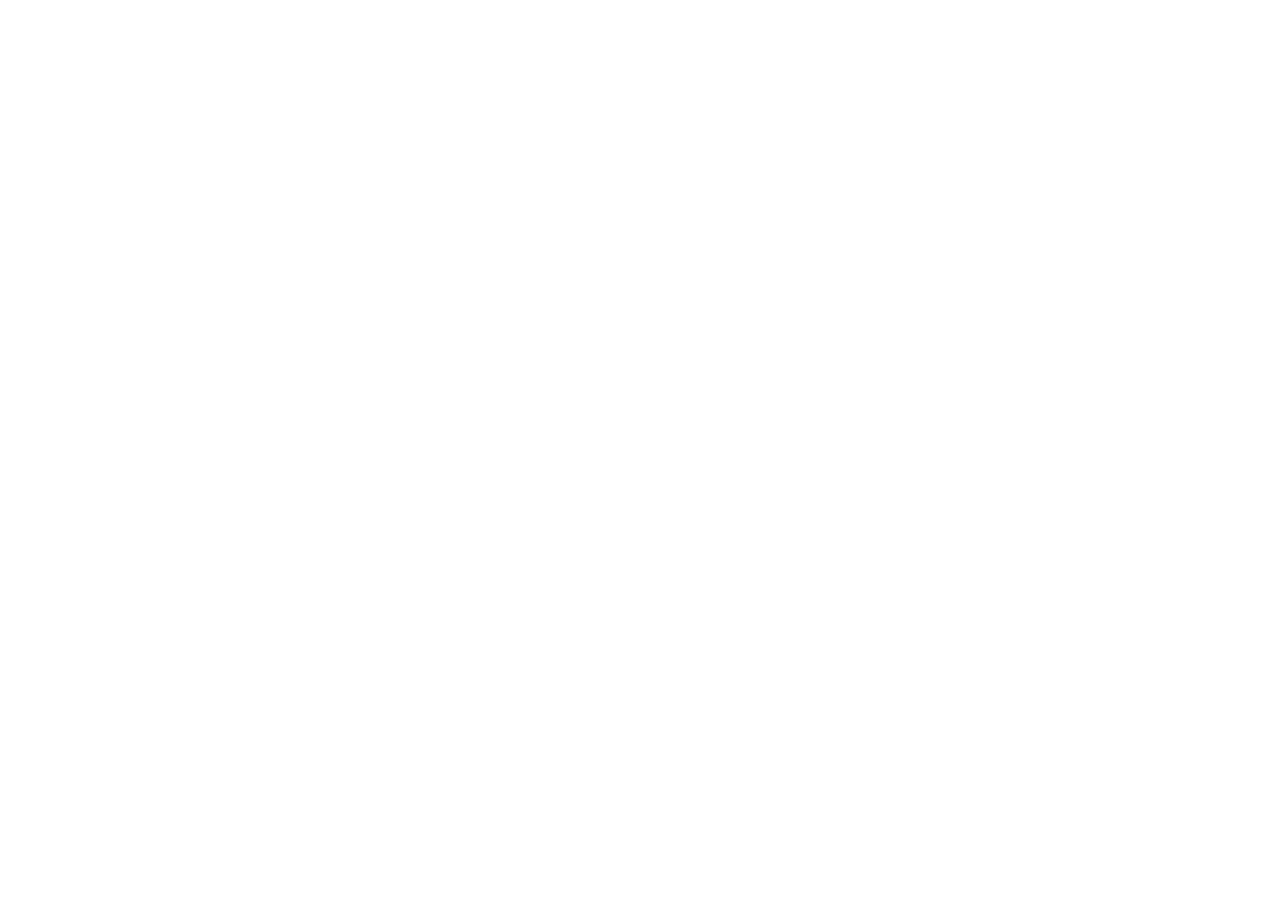
==== index.html @ de5c50d7 "init" ====
<!DOCTYPE html>
<html lang="en">
<head>
    <meta charset="UTF-8">
    <meta http-equiv="X-UA-Compatible" content="IE=edge">
    <meta name="viewport" content="width=device-width, initial-scale=1.0">
    <title>El Camino</title>
</head>
<body>
    
</body>
</html>
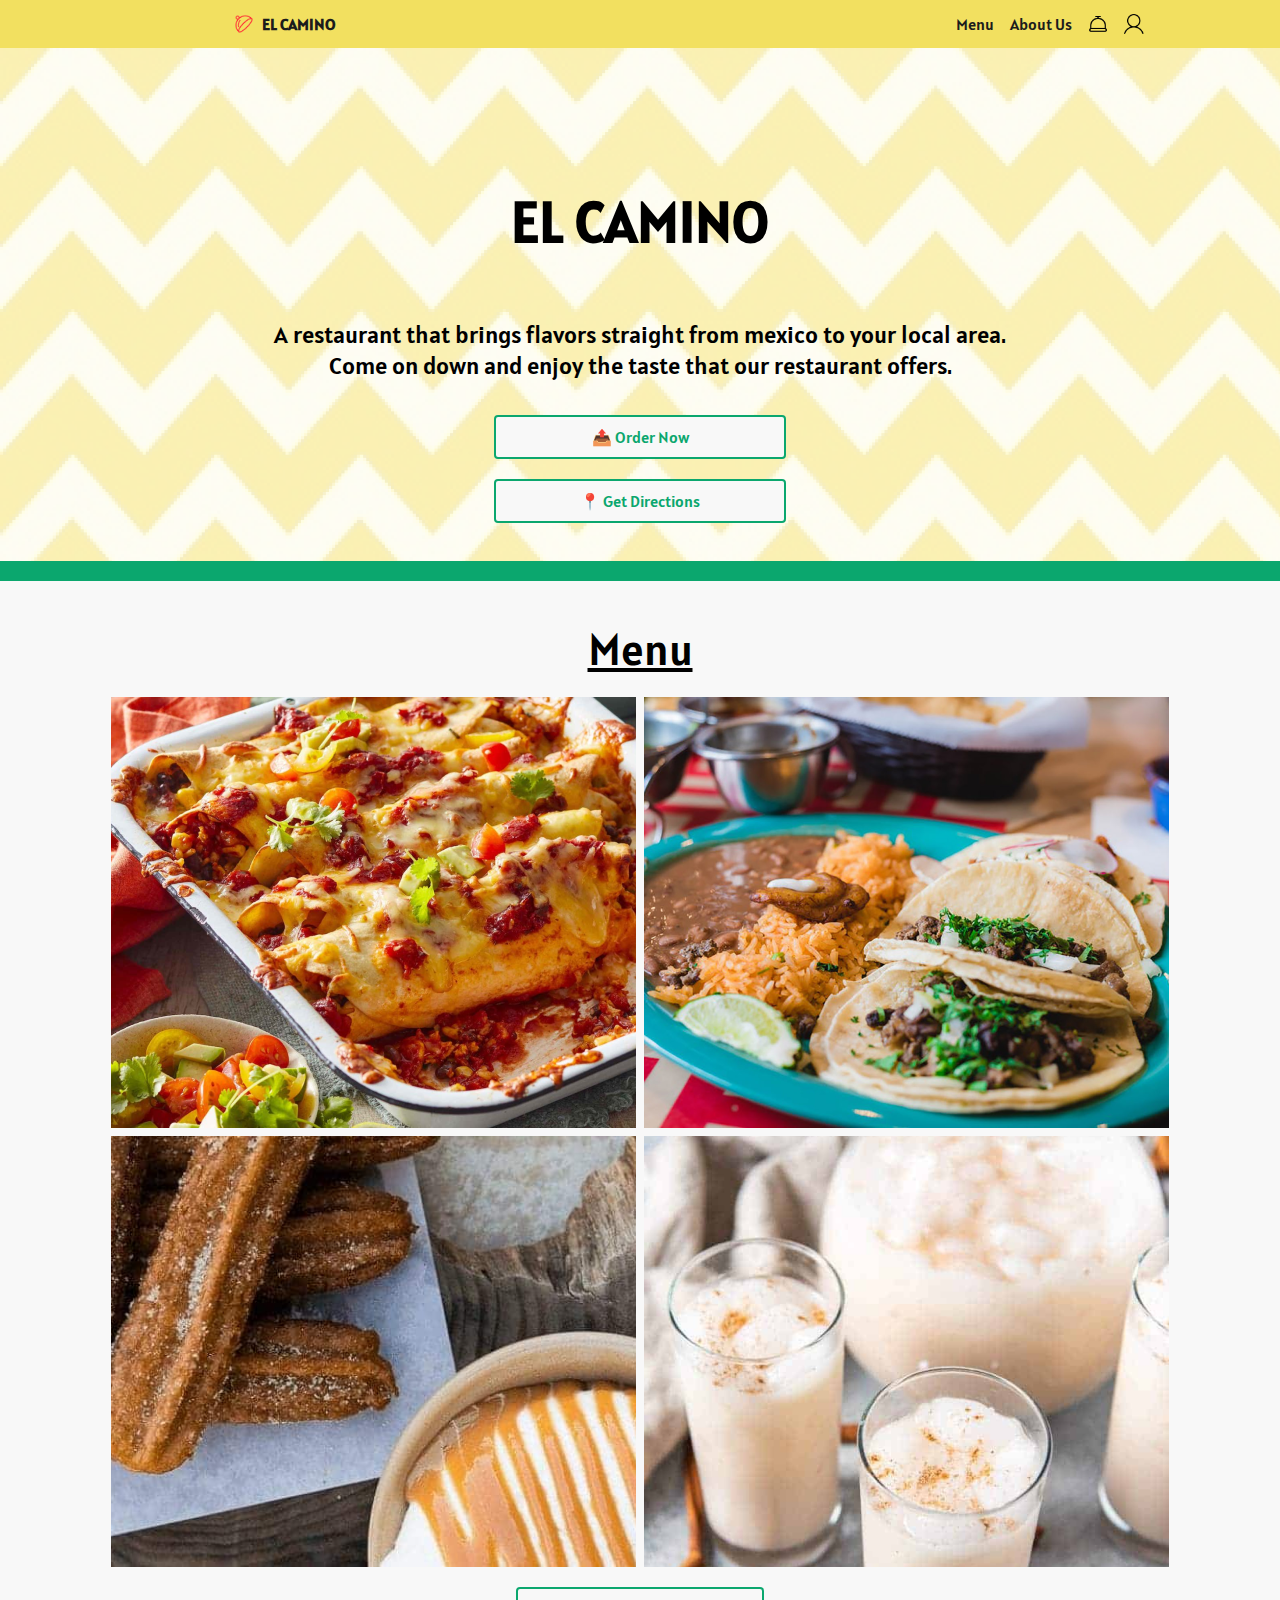
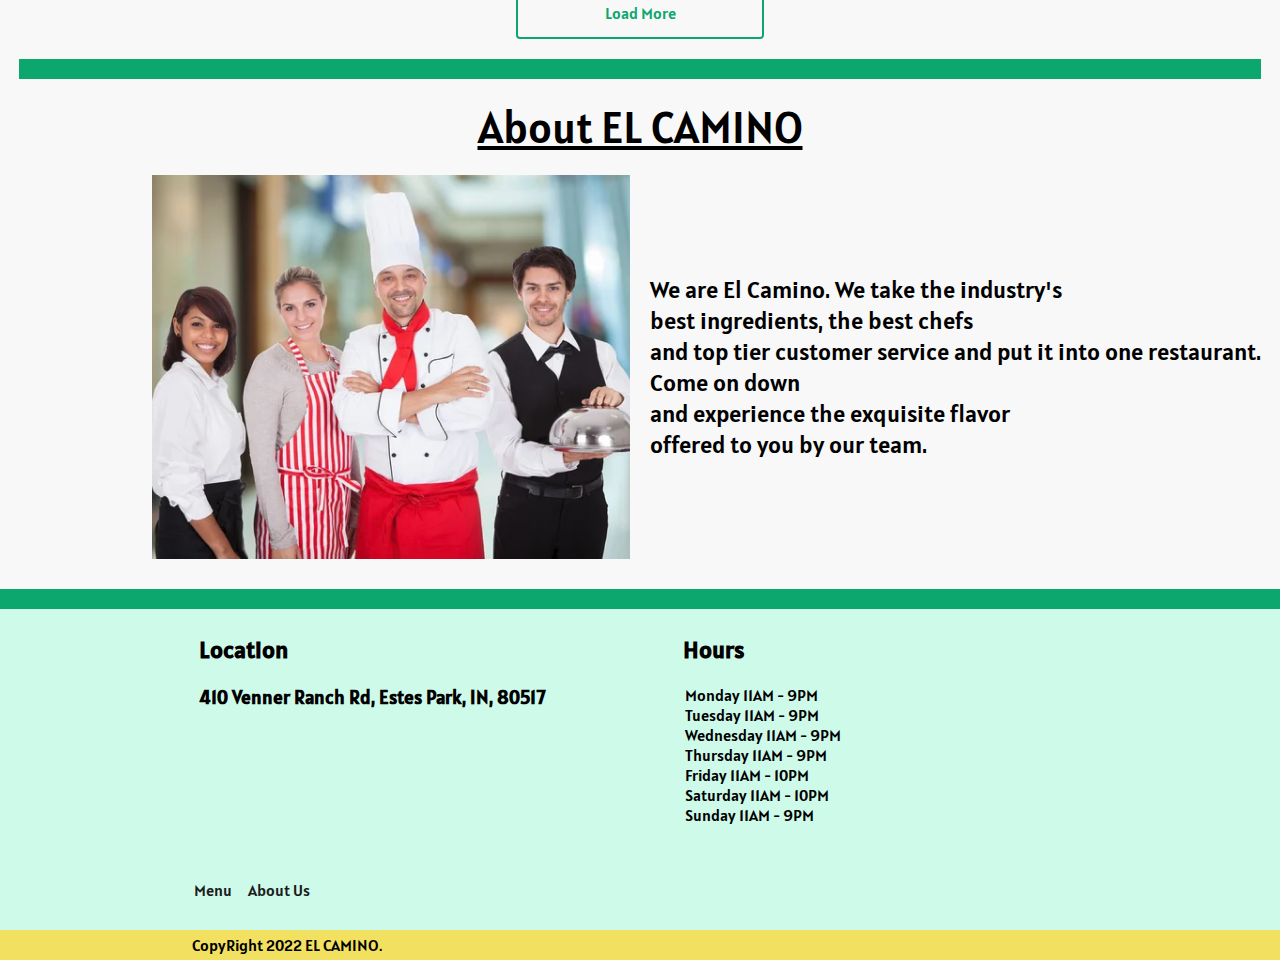
==== commit e33fa08b: "file rename" ====
--- a/index.html
+++ b/index.html
@@ -1,12 +1,113 @@
 <!DOCTYPE html>
 <html lang="en">
-<head>
-    <meta charset="UTF-8">
-    <meta http-equiv="X-UA-Compatible" content="IE=edge">
-    <meta name="viewport" content="width=device-width, initial-scale=1.0">
-    <title>El Camino</title>
-</head>
-<body>
-    
-</body>
-</html>+	<head>
+		<meta charset="UTF-8" />
+		<meta http-equiv="X-UA-Compatible" content="IE=edge" />
+		<meta name="viewport" content="width=device-width, initial-scale=1.0" />
+		<link rel="icon" type="image/png" sizes="32x32" href="img/favicon-32x32.png">
+		<link rel="icon" type="image/png" sizes="16x16" href="img/favicon-16x16.png">
+		<link rel="stylesheet" href="styles.css" />
+		<script src="js/main_script.js"></script>
+		<title>El Camino</title>
+	</head>
+	<body>
+		<nav>
+			<li class="home">
+				<a href="index.html"><img src="img/logo.png" /></a>
+				<a href="index.html">EL CAMINO</a>
+			</li>
+			<li>
+				<a href="account-manager.html"
+					><img src="/img/account-number-2-32.png"
+				/></a>
+			</li>
+			<li>
+				<a href="cart.html"><img src="/img/plate-3-32.png" /></a>
+			</li>
+			<li><a href="aboutus.html">About Us</a></li>
+			<li><a href="menu.html">Menu</a></li>
+		</nav>
+		<div class="homepage-header-img">
+			<div class="homepage-header">
+				<h1>EL CAMINO</h1>
+				<p>
+					A restaurant that brings flavors straight from mexico to
+					your local area. <br />Come on down and enjoy the taste that
+					our restaurant offers.
+				</p>
+				<button
+					type="button"
+					class="mainbtn"
+					name="ordernow"
+					onclick="ordernow()"
+				>
+					📤 Order Now
+				</button>
+				<button
+					type="button"
+					class="mainbtn"
+					name="getdirections"
+					onclick="getdirections()"
+				>
+					📍 Get Directions
+				</button>
+			</div>
+			<div id="pagebreak"></div>
+			<div class="menu-preview">
+				<a href="menu.html" class="menu-preview-text">Menu</a>
+				<div class="menu-preview-gallery">
+					<img class="gallery-img1" src="img/Rectangle 4.png" />
+					<img class="gallery-img2" src="img/Rectangle 5.png" />
+					<img class="gallery-img3" src="img/Rectangle 6.png" />
+					<img class="gallery-img4" src="img/Rectangle 7.png" />
+				</div>
+				<button
+					type="button"
+					class="secondary-button"
+					onclick="ordernow()"
+				>
+					Load More
+				</button>
+				<div id="pagebreak"></div>
+				<a href="aboutus.html" class="about-us-header2"
+					>About EL CAMINO</a
+				>
+				<div class="about-us-preview">
+					<img src="img/weareelcamino.jpg" />
+					<p>
+						We are El Camino. We take the industry's <br />best
+						ingredients, the best chefs<br />
+						and top tier customer service and put it into one
+						restaurant. <br />Come on down<br />
+						and experience the exquisite flavor <br />offered to you
+						by our team.
+					</p>
+				</div>
+			</div>
+			<div id="pagebreak"></div>
+		</div>
+		<footer class="footer">
+			<aside>
+				<h2>Location</h2>
+				<h3>410 Venner Ranch Rd, Estes Park, IN, 80517</h3>
+			</aside>
+			<aside>
+				<h2>Hours</h2>
+				<ul>
+					<li>Monday 11AM - 9PM</li>
+					<li>Tuesday 11AM - 9PM</li>
+					<li>Wednesday 11AM - 9PM</li>
+					<li>Thursday 11AM - 9PM</li>
+					<li>Friday 11AM - 10PM</li>
+					<li>Saturday 11AM - 10PM</li>
+					<li>Sunday 11AM - 9PM</li>
+				</ul>
+			</aside>
+			<nav class="footer-nav">
+				<li><a href="menu.html">Menu</a></li>
+				<li><a href="aboutus.html">About Us</a></li>
+			</nav>
+			<p>CopyRight 2022 EL CAMINO.</p>
+		</footer>
+	</body>
+</html>
--- a/styles.css
+++ b/styles.css
@@ -0,0 +1,670 @@
+body {
+  margin: 0;
+  padding: 0;
+}
+
+@font-face {
+  font-family: "main-font";
+  src: url("/fonts/Alatsi-Regular.ttf");
+}
+
+/* nav */
+nav {
+  list-style-type: none;
+  font-family: main-font;
+  overflow: hidden;
+  margin: 0;
+  padding: 0;
+  background-color: rgb(242, 224, 96);
+  padding-right: 10%;
+}
+
+.home {
+  float: left;
+  display: flex;
+  font-weight: bold;
+  padding-left: 20%;
+  cursor: pointer;
+}
+.home a {
+  padding: 14px 4px;
+}
+.home img {
+  display: block;
+  padding-right: 0px;
+  /* padding-top: 15px; */
+  width: 20px;
+  height: 20px;
+}
+
+nav li {
+  float: right;
+}
+
+nav li a {
+  display: block;
+  color: rgb(28, 28, 28);
+  text-align: right;
+  padding: 14px 8px;
+  text-decoration: none;
+}
+nav li img {
+  display: block;
+  margin-left: auto;
+  margin-right: auto;
+  width: 20px;
+  height: 20px;
+  /* padding: 14px 8px; */
+  cursor: pointer;
+}
+
+/* Home Page */
+.homepage-header-img {
+  background-image: url("img/background\ header\ img.png");
+  background-color: rgba(242, 224, 96, 0.1);
+  margin: 0;
+}
+
+/* li a:hover {
+  background-color: #111;
+} */
+
+.homepage-header {
+  display: grid;
+  justify-content: center;
+  padding: 100px 0 28px 0;
+  font-family: main-font;
+}
+.homepage-header h1 {
+  /* grid-column:span; */
+  text-align: center;
+  /* font-weight: bold; */
+  font-size: 56px;
+}
+.homepage-header p{
+  text-align: center;
+  font-size: 24px;
+}
+
+.homepage-header h2 {
+  font-weight: bold;
+  font-size: 32px;
+}
+
+.mainbtn {
+  align-self: center;
+  font-family: main-font;
+  color: #0ba76e;
+  font-size: 16px;
+  
+  margin: 10px 30%;
+  padding: 10px 25px;
+  border-radius: 4px;
+  border: 2px solid #0ba76e;
+  background: #f8f8f8;
+  cursor: pointer;
+  transition: color 200ms ease-out 50ms;
+}
+.mainbtn:hover {
+  color: #f8f8f8 !important;
+  background: #0ba76e;
+  transition: background-color 150ms ease-out 100ms;
+}
+
+#pagebreak {
+  display: block;
+  height: 20px;
+  background-color: #0ba76e;
+}
+
+.menu-preview {
+  display: block;
+  /* height: 1690px; */
+  background-color: #f8f8f8;
+  display: grid;
+  justify-content: center;
+  padding-top: 20px;
+  /* padding-right: 30%; */
+}
+
+.menu-preview-text {
+  font-family: main-font;
+  color: black  ;
+  display: flex;
+  justify-content: center;
+  font-size: 44px;
+  margin:20px 0;
+  text-decoration: underline;
+  cursor:pointer;
+}
+.menu-preview-gallery {
+  display: grid;
+  grid-template-columns: 1fr 1fr;
+  grid-template-rows: 1fr 1fr;
+  gap: 8px 8px;
+  grid-auto-flow: row;
+
+  grid-template-areas:
+    "a b"
+    "c d";
+}
+.gallery-img1 {
+  grid-area: a;
+  justify-self: end;
+}
+.gallery-img2 {
+  grid-area: b;
+  justify-self: start;
+}
+.gallery-img4 {
+  grid-area: d;
+  justify-self: start;
+}
+.gallery-img3 {
+  grid-area: c;
+  justify-self: end;
+}
+
+.secondary-button {
+  font-family: main-font;
+
+  color: #0ba76e;
+  font-size: 16px;
+  margin: 20px 40%;
+  padding: 10px 25px;
+  height:52px;
+  border-radius: 4px;
+  border: 2px solid #0ba76e;
+  background: #f8f8f8;
+  cursor: pointer;
+  transition: color 200ms ease-out 50ms;
+}
+.secondary-button:hover {
+  color: #f8f8f8 !important;
+  background: #0ba76e;
+  transition: background-color 150ms ease-out 100ms;
+}
+.about-us-header2{
+  font-family:main-font;
+  color: black;
+  text-decoration: underline;
+  font-size: 44px; 
+  cursor: pointer;
+  margin: 20px 0;
+  padding: 0;
+  text-decoration: underline;
+  justify-content: center;
+  text-align: center;
+}
+.about-us-preview {
+  display: grid;
+  grid-template-columns: 1fr 1fr;
+  grid-template-rows: 1fr;
+  gap: 8px 20px;
+  margin: 0 0 30px;
+  grid-template-areas: "a b";
+  justify-content: start;
+  align-content: center;
+  justify-items: end;
+  align-items: center;
+}
+
+.about-us-preview img {
+  grid-area: a;
+  justify-self: end;
+  width: auto;
+  height: 100%;
+}
+.about-us-preview p {
+  grid-area: b;
+  text-align: left;
+  justify-self: start;
+  font-size: 24px;
+  font-family: main-font;
+}
+
+/* Menu Page */
+.menu-wrapper {
+  width: 1110px;
+  margin: auto;
+  margin-bottom: 20px;
+  text-align: center;
+  /*background-color: aqua;*/
+}
+
+.menu-wrapper header h1 {
+  font-size: 45px;
+  font-family: "main-font";
+  margin-bottom: 10px;
+  /*background-color: aliceblue;*/
+}
+
+.menu-nav {
+  padding: 0px;
+  margin-bottom: 10px;
+  display: flex;
+  flex-direction: row;
+  justify-content: center;
+  background-color: transparent;
+}
+
+.menu-nav li {
+  flex-basis: 15%;
+  margin: 5px;
+  font-size: 20px;
+  text-decoration: underline;
+  /*background-color: beige;*/
+}
+
+.menu-nav li:hover {
+  text-shadow: 0px 4px 4px rgba(0, 0, 0, 0.25);
+  cursor: pointer;
+}
+
+.menu-items {
+  width: 1065px;
+  border-radius: 30px;
+  margin: auto;
+  padding: 30px;
+  background-color: #fcf3bf;
+}
+
+.content {
+  margin-bottom: 30px;
+  font-family: "main-font";
+  display: flex;
+  flex-direction: row;
+  background-color: white;
+}
+
+.c-image {
+  width: 500px;
+  height: 375px
+}
+
+.c-image img {
+  width: 100%;
+  height: 100%;
+}
+
+.c-info {
+  display: flex;
+  flex-direction: row;
+  flex-wrap: wrap;
+  margin-left: 50px;
+  margin-top: 35px;
+  margin-bottom: 35px;
+  flex-basis: 50%;
+  text-align: left;
+}
+
+.c-title {
+  font-size: 30px;
+  flex-basis: 100%;
+}
+
+.c-des {
+  margin-top: 50px;
+  flex-basis: 90%;
+}
+
+.c-price {
+  align-self: flex-end;
+  font-size: 24px;
+}
+
+.button-container {
+  display: flex;
+  flex-direction: row;
+  align-self: flex-end;
+  justify-content: space-around;
+  width: 100px;
+  height: 25px;
+  margin-left: 30px;
+}
+
+.button-container p {
+  margin: 1px;
+}
+
+/* about us */
+.aboutus-wrapper {
+  width: 1110px;
+  margin: auto;
+  text-align: center;
+}
+
+.aboutus-wrapper h1 {
+  font-size: 45px;
+  font-family: "main-font";
+}
+
+.aboutus-wrapper img {
+  width: 40%;
+  margin: 10px;
+}
+
+.aboutus-subwrapper {
+  display: flex;
+  flex-direction: row;
+  flex-wrap: wrap;
+  justify-content: center;
+}
+
+.aboutus-subwrapper p {
+  flex-basis: 40%;
+  margin: 10px;
+  padding-top: 10%;
+  font-size: 18px;
+  line-height: 30px;
+}
+
+/* Confirmation Page */
+.order-confirm-wrapper {
+  width: 1063px;
+  margin: auto;
+  margin-top: 20px;
+  margin-bottom: 20px;
+  box-sizing: border-box;
+  border: 3px solid #FCF3BF;
+  border-radius: 15px;
+  font-family: "main-font";
+  /*background-color: aqua;*/
+}
+
+.order-confirm-wrapper h1 {
+  text-align: center;
+}
+
+.order-info {
+  display: flex;
+  flex-direction: row;
+  flex-wrap: wrap;
+  justify-content: center;
+}
+
+.order-num {
+  flex-basis: 100%;
+  text-align: center;
+  padding: 20px;
+  background-color: #cefaea;
+}
+
+.order-info aside {
+  flex-basis: 100%;
+  text-align: center;
+}
+
+.order-summary {
+  display: flex;
+  flex-direction: row;
+  flex-wrap: wrap;
+}
+
+.order-summary div {
+  display: flex;
+  flex-basis: 100%;
+  width: 820px;
+  justify-content: space-around;
+  padding: 0px;
+}
+
+.order-summary div h3 {
+  text-align: left;
+  flex-basis: 50%;
+  margin: 0px;
+  background-color: #cefaea;
+}
+
+/* footer */
+.footer {
+  background-color: #cefaea;
+  height: auto;
+  font-family: main-font;
+  display: flex;
+  flex-direction: row;
+  flex-wrap: wrap;
+  justify-content: center;
+}
+
+.footer-nav {
+  overflow: visible;
+  flex-basis: 100%;
+  margin-top: 20px;
+  padding-left: 14.5%;
+  background-color: #cefaea;
+}
+
+.footer-nav li {
+  float: left;
+  cursor: pointer;
+}
+
+footer aside {
+  flex-basis: 37%;
+  margin: 5px;
+}
+
+footer aside h2,
+footer aside h3 {
+  padding-left: 38px;
+}
+
+footer aside ul {
+  list-style-type: none;
+}
+
+footer p {
+  background-color: #f2e060;
+  flex-basis: 100%;
+  margin-bottom: 0%;
+  padding-top: 5px;
+  padding-bottom: 5px;
+  padding-left: 15%;
+  text-align: left;
+}
+
+
+/* cart */
+
+.cart-wrapper{
+  font-family: main-font;
+  display: grid;
+  grid-template-rows: 80px 300px;
+  justify-content: center; 
+  justify-items: center;
+  
+}
+.cart-items {
+  /* width: 1065px; */
+  /* border-radius: 30px; */
+  /* margin: auto; */
+  /* padding: 30px; */
+ background-color: #FCF3BF;
+
+  display: grid; 
+  grid-template-columns: 1065px 500px; 
+  grid-template-rows: 300px; 
+  gap: 8px 8px; 
+  grid-template-areas: 
+    "a b"; 
+  justify-content: center; 
+  justify-items: center;
+  align-items: center;
+}
+
+
+.cart-content {
+  /* margin-bottom: 30px; */
+  font-family: "main-font";
+  display: flex;
+  flex-direction: row;
+  background-color: white;
+  /* grid-area: a; */
+  align-self: center;
+  justify-self: center;
+}
+.payment-container{
+  margin-bottom: 30px;
+  font-family: "main-font";
+  /* background-color: white; */
+  grid-area: b;
+  display: grid; 
+  grid-template-columns: 400px 100px; 
+  grid-template-rows: 50px auto auto auto 50px;
+  grid-template-areas: 
+    "ba bb"
+    "bc bd"
+    "be bf"
+    "bg bh"
+    "bi bj";
+  justify-self: start;
+  align-self: start;
+}
+.promotion{
+  grid-area:ba;
+  background-color: white;
+  border: 0;
+}
+.promotion-btn{
+  grid-area: bb;
+  background-color: rgb(33, 33, 33);
+  color:#f8f8f8;
+  border: 0;
+}
+.subtotal-lbl{
+  grid-area:bc;
+}
+.subtotal{
+  grid-area: bd;
+}
+.tax-lbl{
+  grid-area: be;
+}
+.tax{
+  grid-area: bf;
+}
+.grandtotal-lbl{
+  grid-area: bg;
+}
+.grandtotal{
+  grid-area: bh;
+}
+.checkout{
+  grid-column-start: bi;
+  grid-column-end: bj;
+  align-self:center;
+  justify-self:center;
+  
+  height: 50px;
+  width: 500px;
+  background-color: white;
+  border: 0;
+}
+
+.c-image {
+  width: 300px;
+  height: auto
+}
+
+/* Account Manager */
+.container{
+  display: grid;
+  grid-template-columns: 100%;
+  grid-template-rows: 90%;
+  gap: 1% 1%;
+  margin: 0 20%;
+  grid-auto-flow: row;
+  justify-content: start;
+  align-content: center;
+  justify-items: end;
+  align-items: center;
+  grid-template-areas:
+    ".";
+  font-family: main-font;
+}
+
+.account-form{
+  justify-self: center;
+  margin: 40px; 
+  border-radius: 10px;
+  width: 20%;
+  background-color: #f2e060;
+  display: grid; 
+  grid-template-columns: 100%; 
+  grid-template-rows: 30% 10% 10% 20% 10%; 
+  gap: 0px 0px; 
+  grid-template-areas: 
+    "a"
+    "b"
+    "c"
+    "d"
+    "e"; 
+  justify-self: center; 
+
+  height: 30vh;
+  width: 50vw;
+}
+
+.account-form-header{
+  justify-self: center; 
+  align-self: end; 
+  font-family: main-font;
+  font-size: 24px;
+}
+.account-form-uname{
+  margin: 0 12px;
+  padding-left: 8px;
+  font-size: 16px;
+  align-self: center; 
+  border: 1.5px solid #0ba76e;
+  font-family: main-font;
+  font-size: 12px;
+}
+.account-form-psw{
+  margin: 0 12px;
+  padding-left: 8px;
+  font-size: 16px;
+  align-self: center; 
+  border: 1.5px solid #0ba76e;
+  font-family: main-font;
+  font-size: 12px;
+}
+
+.account-form-submitbtn{
+  margin: 12px;
+  padding: 4px 40px;
+  justify-self: left;
+  align-self: center; 
+  font-family: main-font;
+  font-size: 12px;
+
+  color: #0ba76e;
+  font-size: 16px;
+  border-radius: 4px;
+  border: 2px solid #0ba76e;
+  background: #f8f8f8;
+  cursor: pointer;
+  transition: color 200ms ease-out 50ms;
+}
+
+.account-form-submitbtn:hover {
+  color: #f8f8f8 !important;
+  background: #0ba76e;
+  transition: background-color 150ms ease-out 100ms;
+}
+
+.account-form-footer{
+  margin: 12px;
+  justify-self: left;
+  align-self: center; 
+  font-family: main-font;
+  font-size: 12px;
+}
+.account-form-footer a{
+  cursor: pointer;
+  transition: color 200ms ease-out 50ms;
+}
+.account-form-footer a:hover {
+  color: #6b6b6b !important;
+}